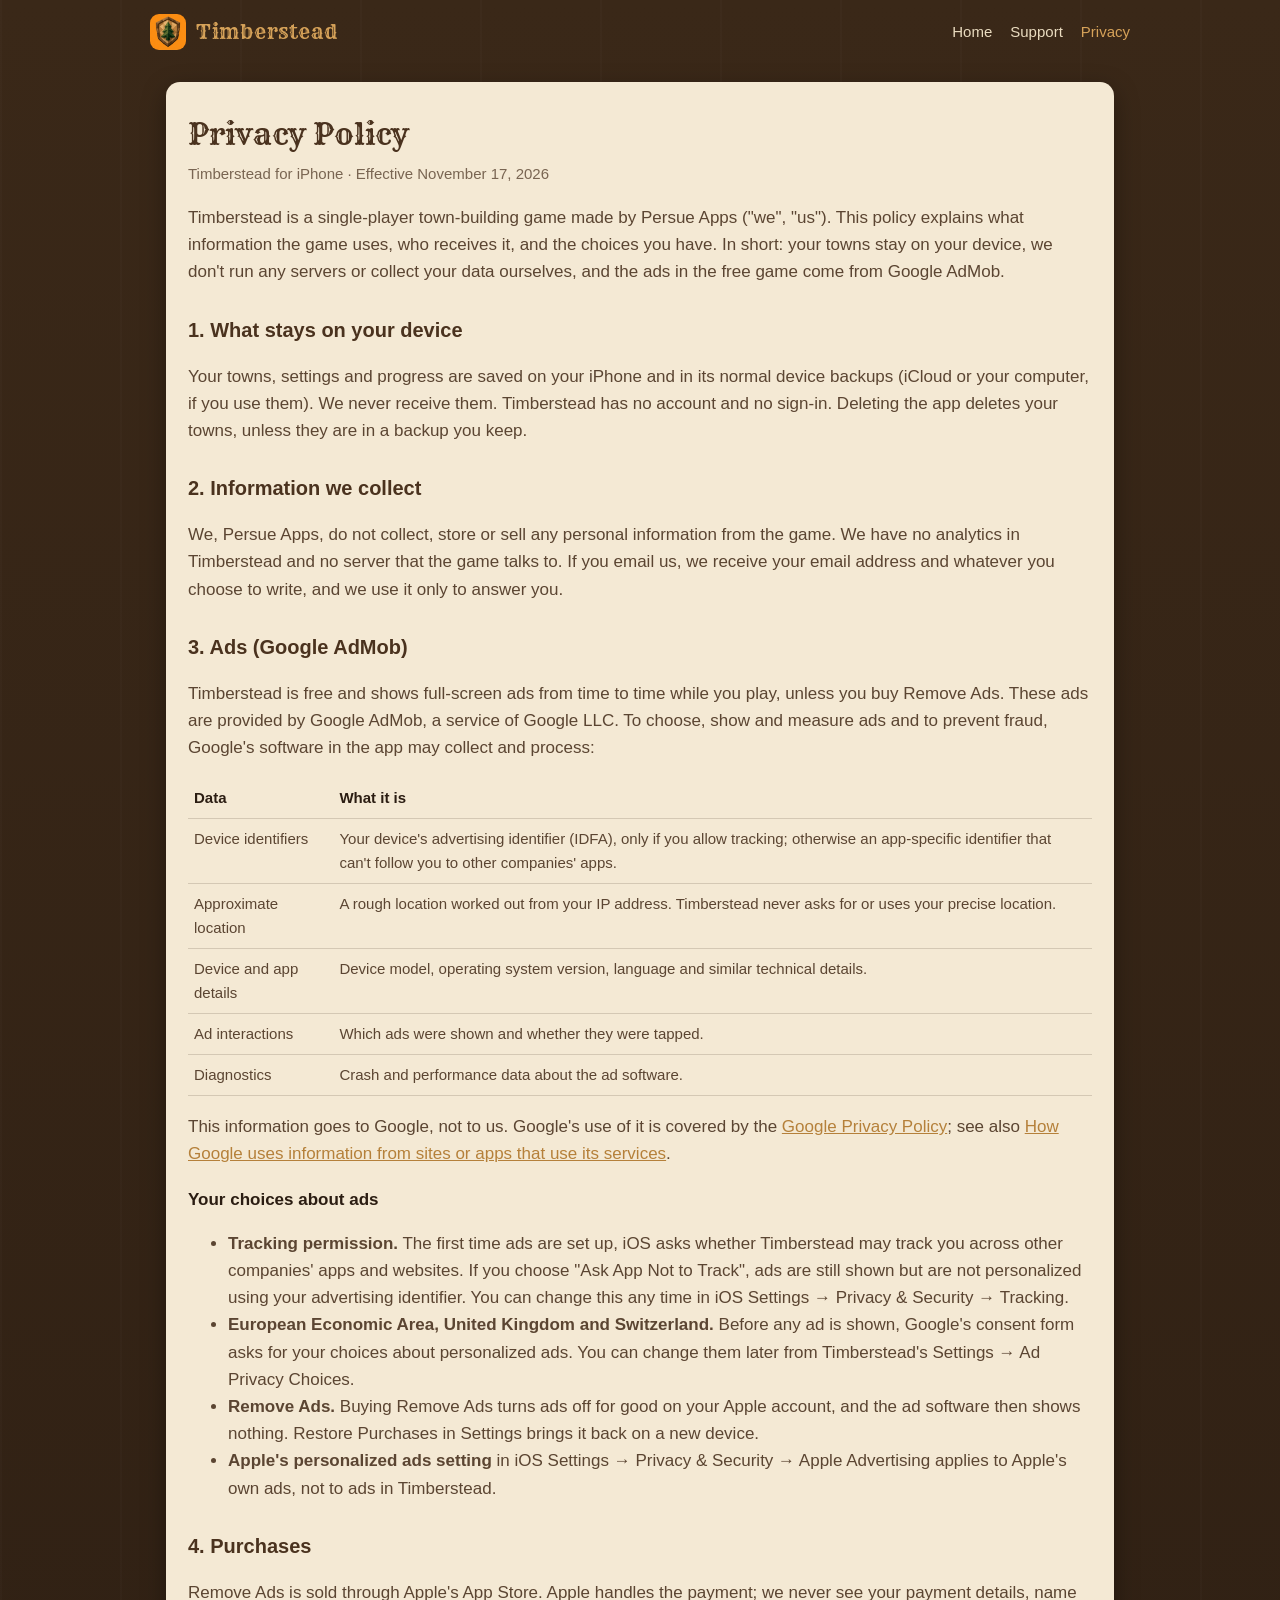
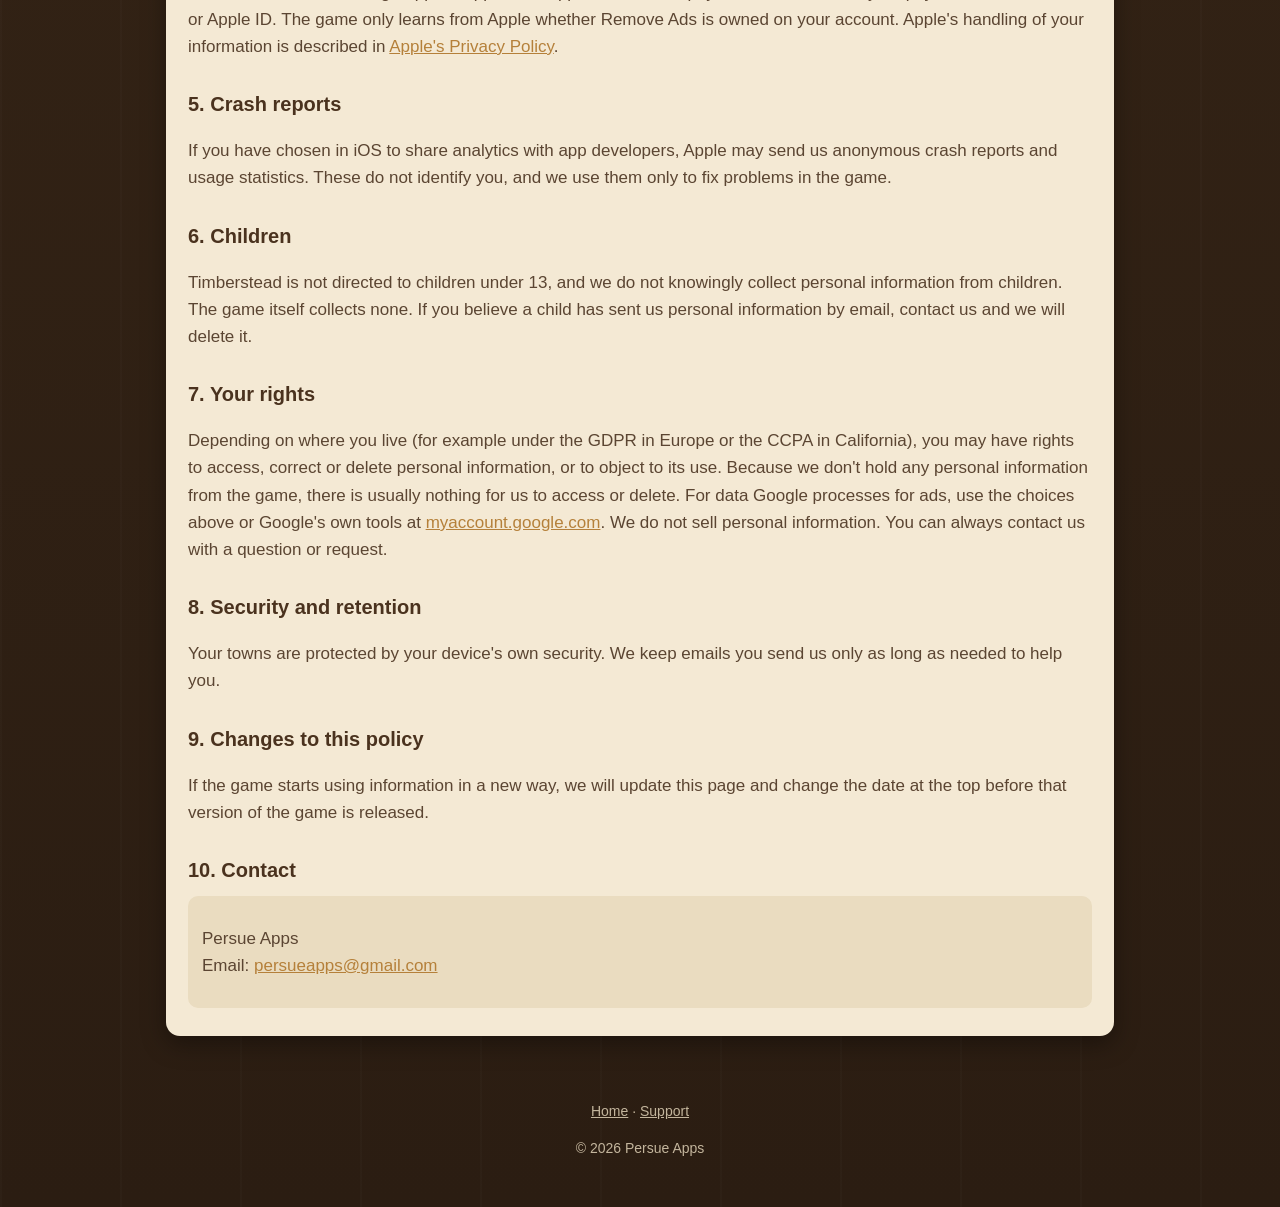
==== privacy/index.html @ 30c4eb79 "Timberstead website: home, support, privacy policy Co-Authored-By: Claude Opus 5.5 <noreply@anthropi" ====
<!doctype html>
<html lang="en">
<head>
  <meta charset="utf-8">
  <meta name="viewport" content="width=device-width, initial-scale=1">
  <title>Privacy Policy · Timberstead</title>
  <meta name="description" content="How Timberstead handles your information: towns saved on your device, ads from Google AdMob, and purchases through Apple.">
  <link rel="icon" type="image/png" href="../favicon-32.png">
  <link rel="apple-touch-icon" href="../apple-touch-icon.png">
  <link rel="preconnect" href="https://fonts.googleapis.com">
  <link rel="preconnect" href="https://fonts.gstatic.com" crossorigin>
  <link href="https://fonts.googleapis.com/css2?family=Rye&display=swap" rel="stylesheet">
  <link rel="stylesheet" href="../style.css">
</head>
<body>
  <header class="wrap top">
    <a class="brand" href="../"><img src="../img/icon-512.png" alt=""><span>Timberstead</span></a>
    <nav class="nav">
      <a href="../">Home</a>
      <a href="../support/">Support</a>
      <a href="./" aria-current="page">Privacy</a>
    </nav>
  </header>

  <main class="wrap">
    <article class="doc">
      <h1>Privacy Policy</h1>
      <p class="meta">Timberstead for iPhone · Effective November 17, 2026</p>

      <p>Timberstead is a single-player town-building game made by Persue Apps ("we", "us"). This policy explains what information the game uses, who receives it, and the choices you have. In short: your towns stay on your device, we don't run any servers or collect your data ourselves, and the ads in the free game come from Google AdMob.</p>

      <h2>1. What stays on your device</h2>
      <p>Your towns, settings and progress are saved on your iPhone and in its normal device backups (iCloud or your computer, if you use them). We never receive them. Timberstead has no account and no sign-in. Deleting the app deletes your towns, unless they are in a backup you keep.</p>

      <h2>2. Information we collect</h2>
      <p>We, Persue Apps, do not collect, store or sell any personal information from the game. We have no analytics in Timberstead and no server that the game talks to. If you email us, we receive your email address and whatever you choose to write, and we use it only to answer you.</p>

      <h2>3. Ads (Google AdMob)</h2>
      <p>Timberstead is free and shows full-screen ads from time to time while you play, unless you buy Remove Ads. These ads are provided by Google AdMob, a service of Google LLC. To choose, show and measure ads and to prevent fraud, Google's software in the app may collect and process:</p>
      <table>
        <thead><tr><th>Data</th><th>What it is</th></tr></thead>
        <tbody>
          <tr><td>Device identifiers</td><td>Your device's advertising identifier (IDFA), only if you allow tracking; otherwise an app-specific identifier that can't follow you to other companies' apps.</td></tr>
          <tr><td>Approximate location</td><td>A rough location worked out from your IP address. Timberstead never asks for or uses your precise location.</td></tr>
          <tr><td>Device and app details</td><td>Device model, operating system version, language and similar technical details.</td></tr>
          <tr><td>Ad interactions</td><td>Which ads were shown and whether they were tapped.</td></tr>
          <tr><td>Diagnostics</td><td>Crash and performance data about the ad software.</td></tr>
        </tbody>
      </table>
      <p>This information goes to Google, not to us. Google's use of it is covered by the <a href="https://policies.google.com/privacy">Google Privacy Policy</a>; see also <a href="https://policies.google.com/technologies/partner-sites">How Google uses information from sites or apps that use its services</a>.</p>

      <h3>Your choices about ads</h3>
      <ul>
        <li><strong>Tracking permission.</strong> The first time ads are set up, iOS asks whether Timberstead may track you across other companies' apps and websites. If you choose "Ask App Not to Track", ads are still shown but are not personalized using your advertising identifier. You can change this any time in iOS Settings → Privacy &amp; Security → Tracking.</li>
        <li><strong>European Economic Area, United Kingdom and Switzerland.</strong> Before any ad is shown, Google's consent form asks for your choices about personalized ads. You can change them later from Timberstead's Settings → Ad Privacy Choices.</li>
        <li><strong>Remove Ads.</strong> Buying Remove Ads turns ads off for good on your Apple account, and the ad software then shows nothing. Restore Purchases in Settings brings it back on a new device.</li>
        <li><strong>Apple's personalized ads setting</strong> in iOS Settings → Privacy &amp; Security → Apple Advertising applies to Apple's own ads, not to ads in Timberstead.</li>
      </ul>

      <h2>4. Purchases</h2>
      <p>Remove Ads is sold through Apple's App Store. Apple handles the payment; we never see your payment details, name or Apple ID. The game only learns from Apple whether Remove Ads is owned on your account. Apple's handling of your information is described in <a href="https://www.apple.com/legal/privacy/">Apple's Privacy Policy</a>.</p>

      <h2>5. Crash reports</h2>
      <p>If you have chosen in iOS to share analytics with app developers, Apple may send us anonymous crash reports and usage statistics. These do not identify you, and we use them only to fix problems in the game.</p>

      <h2>6. Children</h2>
      <p>Timberstead is not directed to children under 13, and we do not knowingly collect personal information from children. The game itself collects none. If you believe a child has sent us personal information by email, contact us and we will delete it.</p>

      <h2>7. Your rights</h2>
      <p>Depending on where you live (for example under the GDPR in Europe or the CCPA in California), you may have rights to access, correct or delete personal information, or to object to its use. Because we don't hold any personal information from the game, there is usually nothing for us to access or delete. For data Google processes for ads, use the choices above or Google's own tools at <a href="https://myaccount.google.com/data-and-privacy">myaccount.google.com</a>. We do not sell personal information. You can always contact us with a question or request.</p>

      <h2>8. Security and retention</h2>
      <p>Your towns are protected by your device's own security. We keep emails you send us only as long as needed to help you.</p>

      <h2>9. Changes to this policy</h2>
      <p>If the game starts using information in a new way, we will update this page and change the date at the top before that version of the game is released.</p>

      <h2>10. Contact</h2>
      <div class="contact">
        <p>Persue Apps<br>Email: <a href="mailto:persueapps@gmail.com">persueapps@gmail.com</a></p>
      </div>
    </article>
  </main>

  <footer class="wrap foot">
    <p><a href="../">Home</a> · <a href="../support/">Support</a></p>
    <p>© 2026 Persue Apps</p>
  </footer>
</body>
</html>
---- style.css ----
:root {
  --wood: #2b1d12;
  --wood-2: #3a2818;
  --plank: #4a321e;
  --parchment: #f4e9d4;
  --parchment-2: #eadcc0;
  --ink: #2b1d12;
  --ink-soft: #5b4532;
  --gold: #d6a259;
  --gold-deep: #b5803a;
  --pine: #2f5d34;
  --line: rgba(43, 29, 18, 0.16);
  --radius: 14px;
  --max: 980px;
}

* { box-sizing: border-box; }

html { -webkit-text-size-adjust: 100%; }

body {
  margin: 0;
  background: var(--wood);
  background-image:
    repeating-linear-gradient(90deg, rgba(255,255,255,0.015) 0 2px, transparent 2px 120px),
    linear-gradient(180deg, var(--wood-2), var(--wood));
  color: var(--parchment);
  font: 17px/1.6 -apple-system, BlinkMacSystemFont, "SF Pro Text", "Segoe UI", Roboto, sans-serif;
}

a { color: var(--gold); }
a:hover { color: #f0c27f; }

.wrap { max-width: var(--max); margin: 0 auto; padding: 0 16px; }

/* Header */
.top {
  display: flex; align-items: center; justify-content: space-between; gap: 12px;
  padding: 14px 0;
}
.brand { display: flex; align-items: center; gap: 10px; text-decoration: none; color: var(--parchment); }
.brand img { width: 36px; height: 36px; border-radius: 9px; }
.brand span { font-family: "Rye", Georgia, serif; font-size: 20px; letter-spacing: 0.5px; color: var(--gold); }
.nav { display: flex; gap: 18px; font-size: 15px; }
.nav a { color: var(--parchment-2); text-decoration: none; }
.nav a:hover, .nav a[aria-current="page"] { color: var(--gold); }

/* Hero */
.hero { text-align: center; padding: 40px 0 28px; }
.hero .icon { width: 112px; height: 112px; border-radius: 26px; box-shadow: 0 10px 30px rgba(0,0,0,0.45); }
.hero .wordmark { display: block; width: min(560px, 92%); height: auto; margin: 22px auto 8px; }
.hero h1 { position: absolute; width: 1px; height: 1px; overflow: hidden; clip: rect(0 0 0 0); }
.tagline { font-size: 21px; color: var(--parchment); margin: 6px 0 4px; }
.sub { color: var(--parchment-2); opacity: 0.85; margin: 0 auto; max-width: 560px; }
.badge {
  display: inline-block; margin-top: 22px; padding: 12px 22px; border-radius: 999px;
  background: var(--gold); color: var(--wood); font-weight: 700; text-decoration: none;
}
.badge.soon { background: transparent; color: var(--gold); border: 1.5px solid var(--gold); }

/* Screens */
.shots {
  display: grid; grid-auto-flow: column; grid-auto-columns: minmax(180px, 220px);
  gap: 14px; overflow-x: auto; padding: 18px 2px 22px; scroll-snap-type: x mandatory;
  -webkit-overflow-scrolling: touch;
}
.shots figure { margin: 0; scroll-snap-align: start; }
.shots img {
  width: 100%; height: auto; display: block; border-radius: 18px;
  border: 3px solid var(--plank); box-shadow: 0 8px 24px rgba(0,0,0,0.4);
}
.shots figcaption { font-size: 14px; color: var(--parchment-2); text-align: center; margin-top: 8px; }

/* Cards */
.features { display: grid; grid-template-columns: repeat(auto-fit, minmax(260px, 1fr)); gap: 14px; padding: 10px 0 36px; }
.card {
  background: var(--parchment); color: var(--ink); border-radius: var(--radius);
  padding: 20px 20px 18px; box-shadow: 0 6px 18px rgba(0,0,0,0.3);
}
.card h2, .card h3 { font-family: "Rye", Georgia, serif; font-weight: 400; color: var(--plank); margin: 0 0 6px; font-size: 20px; }
.card p { margin: 0; color: var(--ink-soft); }

/* Document pages */
.doc {
  background: var(--parchment); color: var(--ink); border-radius: var(--radius);
  padding: 28px 22px; margin: 18px 0 40px; box-shadow: 0 8px 24px rgba(0,0,0,0.35);
}
.doc h1 { font-family: "Rye", Georgia, serif; font-weight: 400; color: var(--plank); font-size: 30px; margin: 0 0 4px; }
.doc h2 { font-size: 20px; color: var(--plank); margin: 28px 0 6px; }
.doc h3 { font-size: 17px; margin: 18px 0 4px; }
.doc p, .doc li { color: var(--ink-soft); }
.doc a { color: var(--gold-deep); }
.doc .meta { color: var(--ink-soft); opacity: 0.8; font-size: 15px; margin: 0 0 18px; }
.doc table { width: 100%; border-collapse: collapse; margin: 10px 0; font-size: 15px; }
.doc th, .doc td { text-align: left; vertical-align: top; padding: 8px 6px; border-bottom: 1px solid var(--line); color: var(--ink-soft); }
.doc th { color: var(--ink); }
.doc .contact {
  background: var(--parchment-2); border-radius: 10px; padding: 12px 14px; margin-top: 10px;
}
details { border-bottom: 1px solid var(--line); padding: 10px 0; }
details summary { cursor: pointer; font-weight: 600; color: var(--ink); }
details p { margin: 8px 0 2px; }

/* Footer */
.foot { text-align: center; font-size: 14px; color: var(--parchment-2); opacity: 0.8; padding: 10px 0 34px; }
.foot a { color: var(--parchment-2); }

@media (max-width: 520px) {
  .nav { gap: 12px; font-size: 14px; }
  .brand span { display: none; }
  .tagline { font-size: 19px; }
  .doc { padding: 22px 16px; }
  .doc table, .doc thead, .doc tbody, .doc tr, .doc th, .doc td { display: block; }
  .doc thead { display: none; }
  .doc td { border-bottom: none; padding: 2px 0; }
  .doc tr { border-bottom: 1px solid var(--line); padding: 8px 0; }
  .doc td:first-child { font-weight: 600; color: var(--ink); }
}
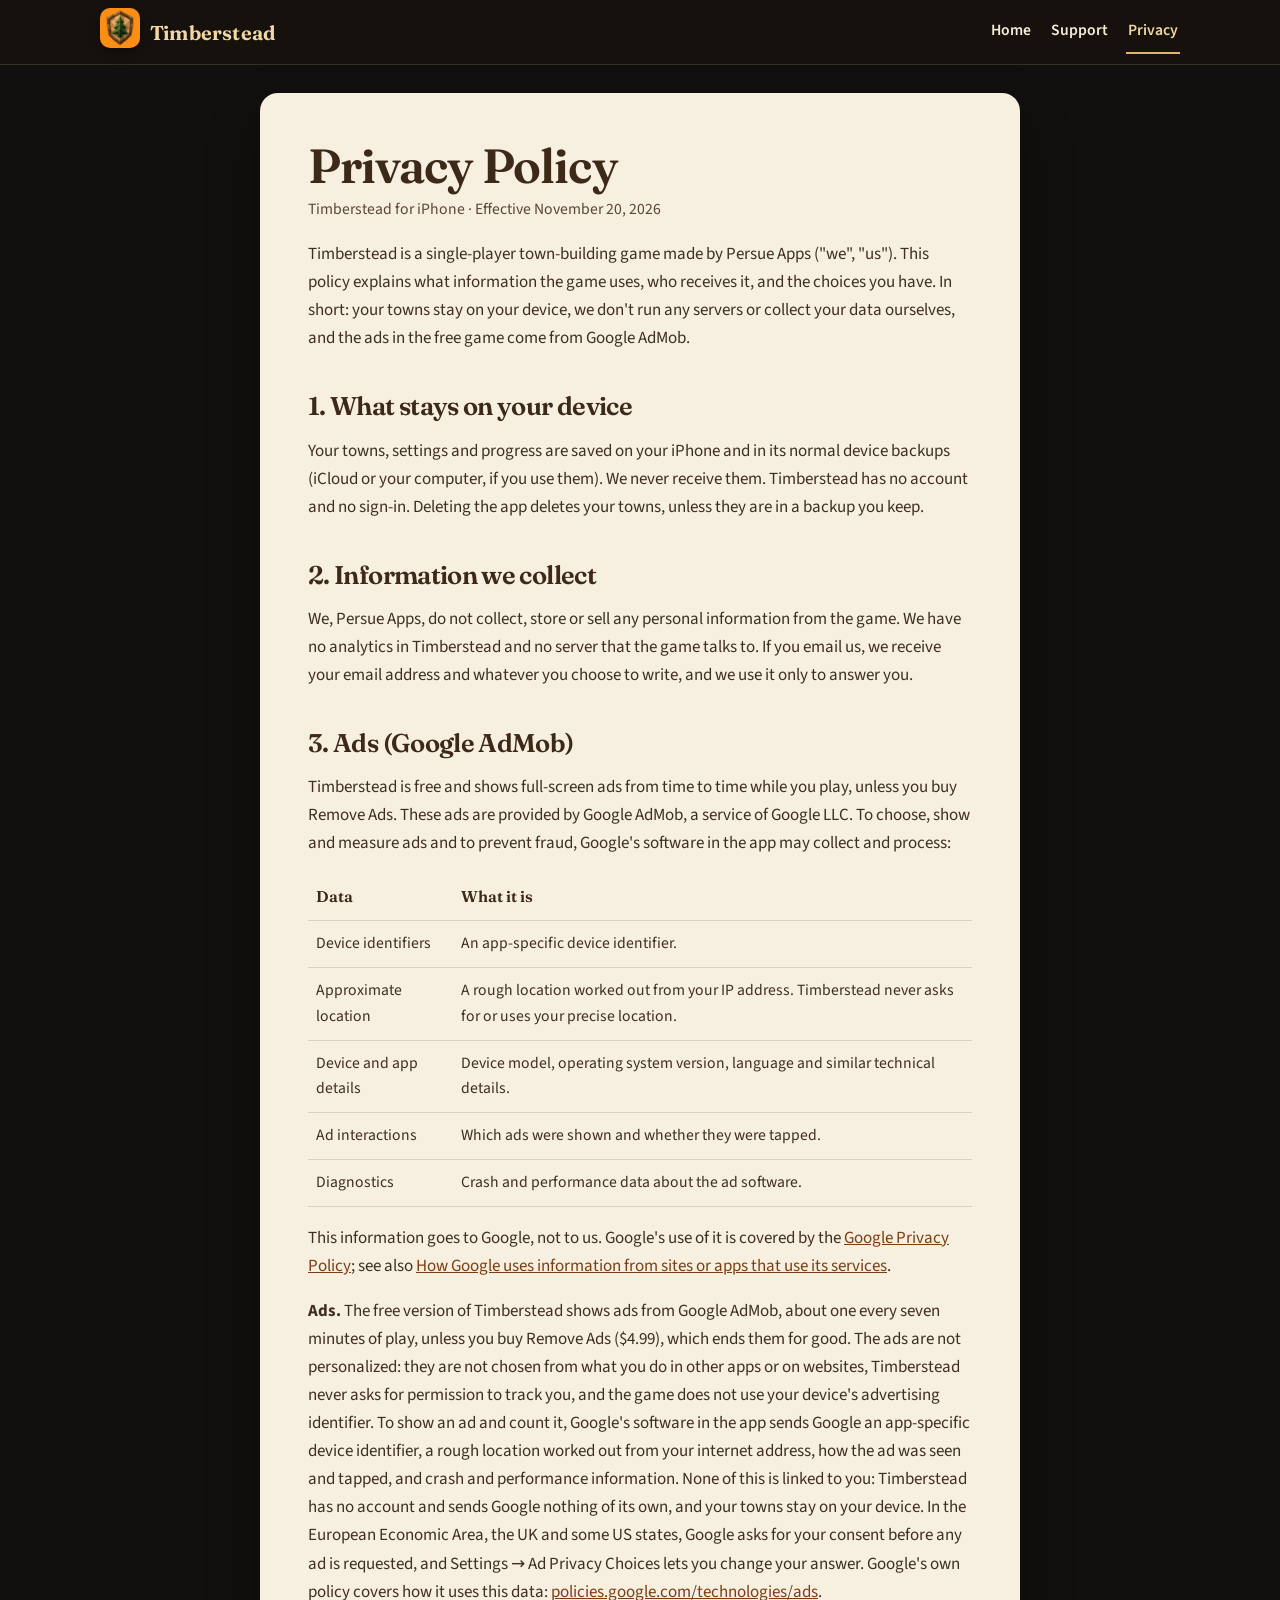
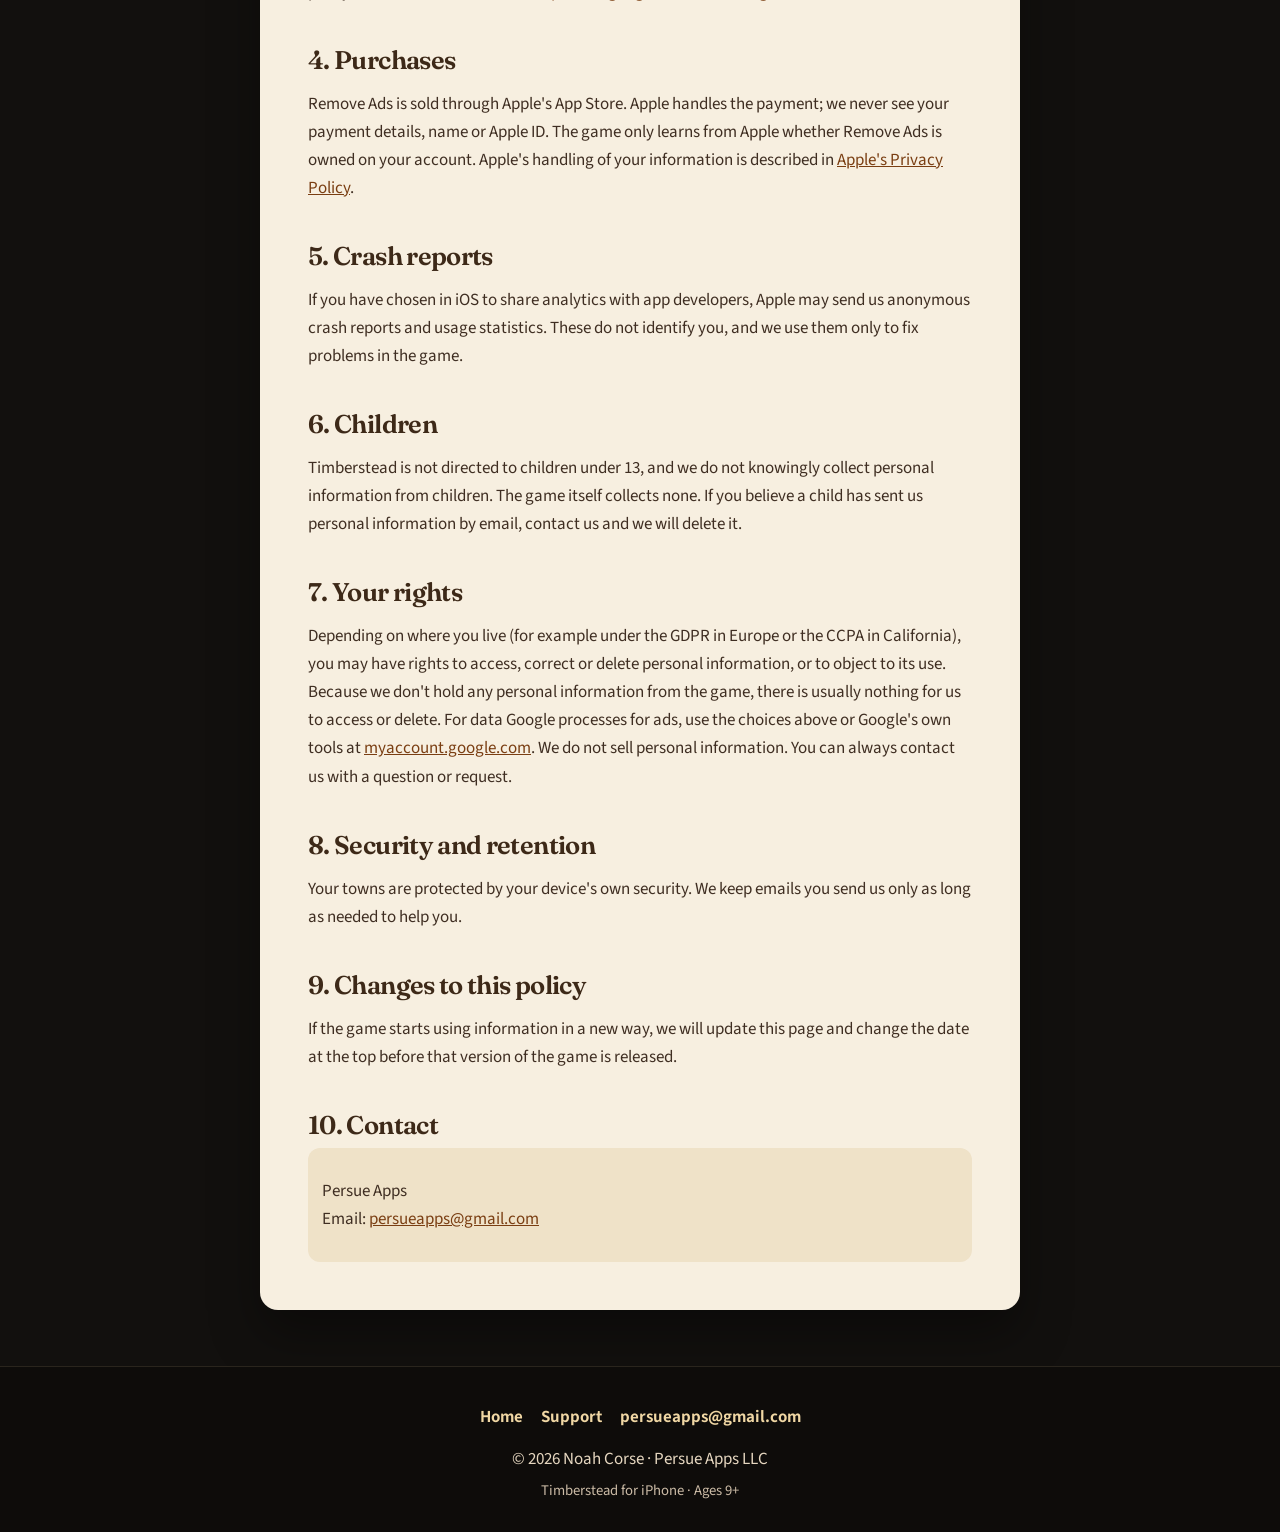
==== commit 19fe208a: "Redesign the Timberstead site and correct the ads privacy wording. A static cinematic layout for Git" ====
--- a/privacy/index.html
+++ b/privacy/index.html
@@ -4,28 +4,36 @@
   <meta charset="utf-8">
   <meta name="viewport" content="width=device-width, initial-scale=1">
   <title>Privacy Policy · Timberstead</title>
-  <meta name="description" content="How Timberstead handles your information: towns saved on your device, ads from Google AdMob, and purchases through Apple.">
+  <meta name="description" content="How Timberstead handles your information: towns saved on your device, non-personalized ads from Google AdMob, and purchases through Apple.">
+  <link rel="canonical" href="https://ncorse-create.github.io/timberstead-site/privacy/">
   <link rel="icon" type="image/png" href="../favicon-32.png">
   <link rel="apple-touch-icon" href="../apple-touch-icon.png">
-  <link rel="preconnect" href="https://fonts.googleapis.com">
-  <link rel="preconnect" href="https://fonts.gstatic.com" crossorigin>
-  <link href="https://fonts.googleapis.com/css2?family=Rye&display=swap" rel="stylesheet">
   <link rel="stylesheet" href="../style.css">
+  <script>document.documentElement.classList.add("js");</script>
 </head>
 <body>
-  <header class="wrap top">
-    <a class="brand" href="../"><img src="../img/icon-512.png" alt=""><span>Timberstead</span></a>
-    <nav class="nav">
-      <a href="../">Home</a>
-      <a href="../support/">Support</a>
-      <a href="./" aria-current="page">Privacy</a>
-    </nav>
+  <a class="skip" href="#main">Skip to content</a>
+  <header class="top">
+    <div class="wrap top-inner">
+      <a class="brand" href="../">
+        <picture>
+          <source srcset="../img/icon-192.webp" type="image/webp">
+          <img src="../img/icon-192.png" alt="" width="192" height="192">
+        </picture>
+        <span>Timberstead</span>
+      </a>
+      <nav class="nav" aria-label="Primary">
+        <a href="../">Home</a>
+        <a href="../support/">Support</a>
+        <a href="./" aria-current="page">Privacy</a>
+      </nav>
+    </div>
   </header>
 
-  <main class="wrap">
+  <main id="main" class="wrap" tabindex="-1">
     <article class="doc">
       <h1>Privacy Policy</h1>
-      <p class="meta">Timberstead for iPhone · Effective November 17, 2026</p>
+      <p class="meta">Timberstead for iPhone · Effective November 20, 2026</p>
 
       <p>Timberstead is a single-player town-building game made by Persue Apps ("we", "us"). This policy explains what information the game uses, who receives it, and the choices you have. In short: your towns stay on your device, we don't run any servers or collect your data ourselves, and the ads in the free game come from Google AdMob.</p>
 
@@ -40,7 +48,7 @@
       <table>
         <thead><tr><th>Data</th><th>What it is</th></tr></thead>
         <tbody>
-          <tr><td>Device identifiers</td><td>Your device's advertising identifier (IDFA), only if you allow tracking; otherwise an app-specific identifier that can't follow you to other companies' apps.</td></tr>
+          <tr><td>Device identifiers</td><td>An app-specific device identifier.</td></tr>
           <tr><td>Approximate location</td><td>A rough location worked out from your IP address. Timberstead never asks for or uses your precise location.</td></tr>
           <tr><td>Device and app details</td><td>Device model, operating system version, language and similar technical details.</td></tr>
           <tr><td>Ad interactions</td><td>Which ads were shown and whether they were tapped.</td></tr>
@@ -49,13 +57,7 @@
       </table>
       <p>This information goes to Google, not to us. Google's use of it is covered by the <a href="https://policies.google.com/privacy">Google Privacy Policy</a>; see also <a href="https://policies.google.com/technologies/partner-sites">How Google uses information from sites or apps that use its services</a>.</p>
 
-      <h3>Your choices about ads</h3>
-      <ul>
-        <li><strong>Tracking permission.</strong> The first time ads are set up, iOS asks whether Timberstead may track you across other companies' apps and websites. If you choose "Ask App Not to Track", ads are still shown but are not personalized using your advertising identifier. You can change this any time in iOS Settings → Privacy &amp; Security → Tracking.</li>
-        <li><strong>European Economic Area, United Kingdom and Switzerland.</strong> Before any ad is shown, Google's consent form asks for your choices about personalized ads. You can change them later from Timberstead's Settings → Ad Privacy Choices.</li>
-        <li><strong>Remove Ads.</strong> Buying Remove Ads turns ads off for good on your Apple account, and the ad software then shows nothing. Restore Purchases in Settings brings it back on a new device.</li>
-        <li><strong>Apple's personalized ads setting</strong> in iOS Settings → Privacy &amp; Security → Apple Advertising applies to Apple's own ads, not to ads in Timberstead.</li>
-      </ul>
+      <p><strong>Ads.</strong> The free version of Timberstead shows ads from Google AdMob, about one every seven minutes of play, unless you buy Remove Ads ($4.99), which ends them for good. The ads are not personalized: they are not chosen from what you do in other apps or on websites, Timberstead never asks for permission to track you, and the game does not use your device's advertising identifier. To show an ad and count it, Google's software in the app sends Google an app-specific device identifier, a rough location worked out from your internet address, how the ad was seen and tapped, and crash and performance information. None of this is linked to you: Timberstead has no account and sends Google nothing of its own, and your towns stay on your device. In the European Economic Area, the UK and some US states, Google asks for your consent before any ad is requested, and Settings → Ad Privacy Choices lets you change your answer. Google's own policy covers how it uses this data: <a href="https://policies.google.com/technologies/ads">policies.google.com/technologies/ads</a>.</p>
 
       <h2>4. Purchases</h2>
       <p>Remove Ads is sold through Apple's App Store. Apple handles the payment; we never see your payment details, name or Apple ID. The game only learns from Apple whether Remove Ads is owned on your account. Apple's handling of your information is described in <a href="https://www.apple.com/legal/privacy/">Apple's Privacy Policy</a>.</p>
@@ -82,9 +84,16 @@
     </article>
   </main>
 
-  <footer class="wrap foot">
-    <p><a href="../">Home</a> · <a href="../support/">Support</a></p>
-    <p>© 2026 Persue Apps</p>
+  <footer class="foot">
+    <div class="wrap">
+      <nav aria-label="Footer">
+        <a href="../">Home</a>
+        <a href="../support/">Support</a>
+        <a href="mailto:persueapps@gmail.com">persueapps@gmail.com</a>
+      </nav>
+      <p>© 2026 Noah Corse · Persue Apps LLC</p>
+      <p class="foot-note">Timberstead for iPhone · Ages 9+</p>
+    </div>
   </footer>
 </body>
 </html>
--- a/style.css
+++ b/style.css
@@ -1,118 +1,961 @@
+@font-face {
+  font-family: "Fraunces";
+  src: url("fonts/fraunces.woff2") format("woff2");
+  font-weight: 100 900;
+  font-style: normal;
+  font-display: swap;
+}
+
+@font-face {
+  font-family: "Source Sans 3";
+  src: url("fonts/source-sans-3.woff2") format("woff2");
+  font-weight: 200 900;
+  font-style: normal;
+  font-display: swap;
+}
+
 :root {
-  --wood: #2b1d12;
-  --wood-2: #3a2818;
-  --plank: #4a321e;
-  --parchment: #f4e9d4;
-  --parchment-2: #eadcc0;
-  --ink: #2b1d12;
-  --ink-soft: #5b4532;
-  --gold: #d6a259;
-  --gold-deep: #b5803a;
-  --pine: #2f5d34;
-  --line: rgba(43, 29, 18, 0.16);
-  --radius: 14px;
-  --max: 980px;
+  --ink: #2a1c12;
+  --ink-soft: #4a3426;
+  --night: #12100e;
+  --night-2: #1a120d;
+  --forest: #142018;
+  --forest-2: #1c2c22;
+  --paper: #f3e6cc;
+  --paper-2: #f7efe0;
+  --gold: #f0d7a4;
+  --gold-deep: #e0b56a;
+  --ember: #e36a32;
+  --line: rgba(42, 28, 18, 0.14);
+  --display: "Fraunces", "Iowan Old Style", Palatino, Georgia, serif;
+  --sans: "Source Sans 3", "Segoe UI", system-ui, sans-serif;
+  --header: 64px;
+  --wrap: 1080px;
+  --shadow: 0 24px 50px rgba(0, 0, 0, 0.35);
 }
 
 * { box-sizing: border-box; }
-
-html { -webkit-text-size-adjust: 100%; }
+html { -webkit-text-size-adjust: 100%; text-size-adjust: 100%; }
+html:focus-within { scroll-behavior: smooth; }
 
 body {
   margin: 0;
-  background: var(--wood);
-  background-image:
-    repeating-linear-gradient(90deg, rgba(255,255,255,0.015) 0 2px, transparent 2px 120px),
-    linear-gradient(180deg, var(--wood-2), var(--wood));
-  color: var(--parchment);
-  font: 17px/1.6 -apple-system, BlinkMacSystemFont, "SF Pro Text", "Segoe UI", Roboto, sans-serif;
-}
-
-a { color: var(--gold); }
-a:hover { color: #f0c27f; }
-
-.wrap { max-width: var(--max); margin: 0 auto; padding: 0 16px; }
+  background:
+    radial-gradient(1200px 600px at 50% -10%, rgba(90, 58, 28, 0.35), transparent 60%),
+    var(--night);
+  color: #f6edd9;
+  font-family: var(--sans);
+  font-size: 1.0625rem;
+  line-height: 1.65;
+  font-synthesis: none;
+}
+
+img { max-width: 100%; height: auto; }
+[hidden] { display: none !important; }
+button, a { -webkit-tap-highlight-color: transparent; }
+::selection { background: #e7b15a; color: #1a120d; }
+
+:focus-visible {
+  outline: 3px solid #e7b15a;
+  outline-offset: 3px;
+}
+
+@media (prefers-reduced-motion: reduce) {
+  html:focus-within { scroll-behavior: auto; }
+}
+
+.skip {
+  position: absolute;
+  left: 12px;
+  top: -48px;
+  z-index: 80;
+  background: var(--gold);
+  color: var(--ink);
+  padding: 10px 14px;
+  border-radius: 8px;
+  font-weight: 700;
+  text-decoration: none;
+}
+.skip:focus { top: 12px; }
+
+.sr-only {
+  position: absolute;
+  width: 1px;
+  height: 1px;
+  padding: 0;
+  margin: -1px;
+  overflow: hidden;
+  clip: rect(0, 0, 0, 0);
+  white-space: nowrap;
+  border: 0;
+}
+
+.wrap {
+  width: min(var(--wrap), calc(100% - 32px));
+  margin-inline: auto;
+}
+[id] { scroll-margin-top: 80px; }
+
+.progress {
+  position: fixed;
+  inset: 0 auto auto 0;
+  z-index: 70;
+  width: 100%;
+  height: 3px;
+  background: linear-gradient(90deg, #c47a32, var(--gold));
+  transform: scaleX(0);
+  transform-origin: 0 50%;
+  pointer-events: none;
+}
+@supports (animation-timeline: scroll()) {
+  @media (prefers-reduced-motion: no-preference) {
+    .progress {
+      animation: grow linear;
+      animation-timeline: scroll(root);
+    }
+  }
+}
+@keyframes grow { to { transform: scaleX(1); } }
 
 /* Header */
 .top {
-  display: flex; align-items: center; justify-content: space-between; gap: 12px;
-  padding: 14px 0;
-}
-.brand { display: flex; align-items: center; gap: 10px; text-decoration: none; color: var(--parchment); }
-.brand img { width: 36px; height: 36px; border-radius: 9px; }
-.brand span { font-family: "Rye", Georgia, serif; font-size: 20px; letter-spacing: 0.5px; color: var(--gold); }
-.nav { display: flex; gap: 18px; font-size: 15px; }
-.nav a { color: var(--parchment-2); text-decoration: none; }
-.nav a:hover, .nav a[aria-current="page"] { color: var(--gold); }
+  position: sticky;
+  top: 0;
+  z-index: 40;
+  background: #16110d;
+  border-bottom: 1px solid rgba(240, 215, 164, 0.14);
+}
+.top.is-stuck { box-shadow: 0 10px 30px rgba(0, 0, 0, 0.35); }
+.top-inner {
+  display: flex;
+  align-items: center;
+  justify-content: space-between;
+  min-height: var(--header);
+  gap: 12px;
+}
+.brand {
+  display: flex;
+  align-items: center;
+  gap: 10px;
+  color: var(--gold);
+  text-decoration: none;
+  font-family: var(--display);
+  font-weight: 650;
+  font-size: 1.25rem;
+  letter-spacing: 0.01em;
+}
+.brand img {
+  width: 40px;
+  height: 40px;
+  border-radius: 10px;
+  box-shadow: 0 4px 12px rgba(0, 0, 0, 0.35);
+}
+.nav { display: flex; gap: 16px; align-items: center; }
+.nav a {
+  color: #f6edd9;
+  text-decoration: none;
+  font-weight: 600;
+  font-size: 0.98rem;
+  padding: 8px 2px;
+  border-bottom: 2px solid transparent;
+}
+.nav a:hover { color: var(--gold); }
+.nav a[aria-current="page"] {
+  color: var(--gold);
+  border-bottom-color: var(--gold-deep);
+}
 
 /* Hero */
-.hero { text-align: center; padding: 40px 0 28px; }
-.hero .icon { width: 112px; height: 112px; border-radius: 26px; box-shadow: 0 10px 30px rgba(0,0,0,0.45); }
-.hero .wordmark { display: block; width: min(560px, 92%); height: auto; margin: 22px auto 8px; }
-.hero h1 { position: absolute; width: 1px; height: 1px; overflow: hidden; clip: rect(0 0 0 0); }
-.tagline { font-size: 21px; color: var(--parchment); margin: 6px 0 4px; }
-.sub { color: var(--parchment-2); opacity: 0.85; margin: 0 auto; max-width: 560px; }
-.badge {
-  display: inline-block; margin-top: 22px; padding: 12px 22px; border-radius: 999px;
-  background: var(--gold); color: var(--wood); font-weight: 700; text-decoration: none;
-}
-.badge.soon { background: transparent; color: var(--gold); border: 1.5px solid var(--gold); }
-
-/* Screens */
-.shots {
-  display: grid; grid-auto-flow: column; grid-auto-columns: minmax(180px, 220px);
-  gap: 14px; overflow-x: auto; padding: 18px 2px 22px; scroll-snap-type: x mandatory;
-  -webkit-overflow-scrolling: touch;
-}
-.shots figure { margin: 0; scroll-snap-align: start; }
-.shots img {
-  width: 100%; height: auto; display: block; border-radius: 18px;
-  border: 3px solid var(--plank); box-shadow: 0 8px 24px rgba(0,0,0,0.4);
-}
-.shots figcaption { font-size: 14px; color: var(--parchment-2); text-align: center; margin-top: 8px; }
-
-/* Cards */
-.features { display: grid; grid-template-columns: repeat(auto-fit, minmax(260px, 1fr)); gap: 14px; padding: 10px 0 36px; }
-.card {
-  background: var(--parchment); color: var(--ink); border-radius: var(--radius);
-  padding: 20px 20px 18px; box-shadow: 0 6px 18px rgba(0,0,0,0.3);
-}
-.card h2, .card h3 { font-family: "Rye", Georgia, serif; font-weight: 400; color: var(--plank); margin: 0 0 6px; font-size: 20px; }
-.card p { margin: 0; color: var(--ink-soft); }
-
-/* Document pages */
+.hero {
+  position: relative;
+  min-height: calc(100svh - var(--header));
+  display: flex;
+  flex-direction: column;
+  overflow: hidden;
+  background:
+    radial-gradient(80% 50% at 50% 18%, rgba(92, 62, 28, 0.45), transparent 70%),
+    radial-gradient(40% 40% at 0% 80%, rgba(24, 58, 36, 0.7), transparent 70%),
+    radial-gradient(40% 40% at 100% 75%, rgba(24, 58, 36, 0.65), transparent 70%),
+    linear-gradient(180deg, #24180f 0%, #152018 58%, #10140f 100%);
+}
+.hero-scene {
+  position: relative;
+  flex: 1;
+  min-height: 300px;
+  display: grid;
+  place-items: center;
+  padding: 18px 0 8px;
+}
+.layer { position: absolute; inset: 0; pointer-events: none; }
+.pines-far { z-index: 1; opacity: 0.9; }
+.pines-front { z-index: 3; }
+.pines svg { width: 100%; height: 100%; display: block; }
+.sway { width: 100%; height: 100%; transform-origin: 50% 100%; }
+.frame-wrap {
+  position: relative;
+  z-index: 2;
+  width: min(420px, 86vw, 46vh);
+}
+.frame-wrap::after {
+  content: "";
+  position: absolute;
+  left: 12%;
+  right: 12%;
+  bottom: -16px;
+  height: 28px;
+  background: radial-gradient(ellipse at center, rgba(0, 0, 0, 0.45), transparent 70%);
+  pointer-events: none;
+}
+.frame {
+  padding: 11px;
+  border-radius: 10px;
+  background:
+    linear-gradient(90deg, rgba(255, 255, 255, 0.14), transparent 14%, transparent 86%, rgba(0, 0, 0, 0.28)),
+    repeating-linear-gradient(90deg, #6d462b 0 3px, #5a3820 3px 8px, #7c5334 8px 12px, #4e3018 12px 16px);
+  box-shadow:
+    0 30px 60px rgba(0, 0, 0, 0.45),
+    inset 0 0 0 1px rgba(243, 215, 161, 0.35);
+}
+.plates {
+  position: relative;
+  aspect-ratio: 1206 / 1100;
+  overflow: hidden;
+  border-radius: 3px;
+  background: #6d9448;
+  box-shadow: inset 0 0 0 1px rgba(240, 210, 150, 0.4);
+}
+.plate { position: absolute; inset: 0; margin: 0; }
+.plate img {
+  width: 100%;
+  height: 100%;
+  object-fit: cover;
+  display: block;
+}
+.plate-winter { opacity: 0; }
+.glow {
+  position: absolute;
+  left: 67%;
+  top: 63%;
+  width: 30%;
+  height: 26%;
+  transform: translate(-50%, -50%);
+  background: radial-gradient(circle, rgba(255, 176, 70, 0.55), rgba(255, 110, 40, 0.12) 42%, transparent 70%);
+  mix-blend-mode: screen;
+  pointer-events: none;
+  z-index: 2;
+}
+#motes {
+  position: absolute;
+  inset: 0;
+  width: 100%;
+  height: 100%;
+  z-index: 3;
+  pointer-events: none;
+}
+.hero-copy {
+  position: relative;
+  z-index: 4;
+  text-align: center;
+  padding: 8px 0 28px;
+}
+.eyebrow {
+  margin: 0;
+  letter-spacing: 0.18em;
+  text-transform: uppercase;
+  font-size: 0.78rem;
+  font-weight: 700;
+  color: var(--gold);
+}
+.wordmark {
+  width: min(560px, 86vw);
+  height: auto;
+  margin: 8px auto 0;
+  display: block;
+  filter: drop-shadow(0 8px 18px rgba(0, 0, 0, 0.35));
+}
+.hero h1 {
+  margin: 12px 0 0;
+  font-family: var(--display);
+  font-weight: 620;
+  font-size: clamp(2.7rem, 7.4vw, 5.6rem);
+  line-height: 0.92;
+  letter-spacing: -0.03em;
+  color: #f8ecd8;
+}
+.subhead {
+  margin: 8px 0 0;
+  font-family: var(--display);
+  font-weight: 560;
+  font-size: clamp(1.45rem, 3vw, 2.15rem);
+  color: var(--gold);
+  line-height: 1.15;
+}
+.deck {
+  margin: 14px auto 0;
+  max-width: 38rem;
+  color: #eadcc4;
+  font-size: 1.08rem;
+}
+.cta-row {
+  margin-top: 22px;
+  display: flex;
+  flex-wrap: wrap;
+  gap: 12px;
+  justify-content: center;
+  align-items: center;
+}
+.store-badge {
+  display: inline-flex;
+  flex-direction: column;
+  align-items: flex-start;
+  text-align: left;
+  text-decoration: none;
+  min-width: 230px;
+  padding: 11px 20px 12px;
+  border-radius: 14px;
+  background: linear-gradient(180deg, #f6e2bc, #e0b56a);
+  color: #2a1c12;
+  box-shadow: 0 10px 24px rgba(0, 0, 0, 0.28), inset 0 1px 0 rgba(255, 255, 255, 0.65);
+}
+p.store-badge { margin: 0; cursor: default; }
+.store-kicker {
+  font-size: 0.72rem;
+  font-weight: 700;
+  letter-spacing: 0.12em;
+  text-transform: uppercase;
+}
+.store-name {
+  font-family: var(--display);
+  font-weight: 650;
+  font-size: 1.45rem;
+  line-height: 1.05;
+}
+.age {
+  margin: 0;
+  display: inline-flex;
+  align-items: center;
+  min-height: 44px;
+  padding: 0 14px;
+  border-radius: 999px;
+  border: 1px solid rgba(240, 215, 164, 0.45);
+  color: var(--gold);
+  letter-spacing: 0.08em;
+  font-size: 0.85rem;
+  font-weight: 700;
+}
+.scrollcue {
+  display: inline-flex;
+  align-items: center;
+  gap: 8px;
+  margin-top: 18px;
+  color: #eadcc4;
+  text-decoration: none;
+  font-size: 0.92rem;
+  font-weight: 600;
+}
+.scrollcue svg { display: block; }
+
+/* Ribbon */
+.ribbon {
+  overflow: hidden;
+  background: #3a2616;
+  color: #f6e7c8;
+  border-block: 1px solid rgba(240, 215, 164, 0.22);
+}
+.ribbon-track {
+  display: flex;
+  width: max-content;
+}
+.ribbon p {
+  margin: 0;
+  padding: 12px 0;
+  font-family: var(--display);
+  font-size: 1.05rem;
+  letter-spacing: 0.04em;
+  white-space: nowrap;
+}
+
+/* Gallery */
+.gallery-sec {
+  background:
+    linear-gradient(180deg, rgba(0, 0, 0, 0.18), transparent 48px),
+    #24180f;
+  padding: 64px 0 36px;
+  overflow: hidden;
+}
+.center { text-align: center; }
+.kicker {
+  display: flex;
+  align-items: center;
+  gap: 10px;
+  margin: 0 0 8px;
+  font-size: 0.76rem;
+  font-weight: 700;
+  letter-spacing: 0.16em;
+  text-transform: uppercase;
+  color: #7a3e12;
+}
+.kicker::before {
+  content: "";
+  width: 18px;
+  height: 1px;
+  background: currentColor;
+}
+.center .kicker { justify-content: center; }
+.center .kicker::after {
+  content: "";
+  width: 18px;
+  height: 1px;
+  background: currentColor;
+}
+.chapter-night .kicker,
+.gallery-sec .kicker,
+.play .kicker,
+.close .kicker,
+.hero .eyebrow { color: var(--gold); }
+h2 {
+  margin: 0;
+  font-family: var(--display);
+  font-weight: 620;
+  font-size: clamp(2rem, 4.6vw, 3.5rem);
+  line-height: 1.02;
+  letter-spacing: -0.025em;
+}
+.lede {
+  margin: 12px 0 0;
+  max-width: 40rem;
+  color: var(--ink-soft);
+  font-size: 1.08rem;
+}
+.center .lede { margin-inline: auto; }
+.chapter-night .lede,
+.gallery-sec .lede,
+.play .lede,
+.close .lede { color: #eadcc4; }
+
+.gal-track {
+  display: flex;
+  gap: 22px;
+  width: 100%;
+  margin-top: 4px;
+  padding: 12px max(16px, calc((100% - min(74vw, 300px)) / 2)) 20px;
+  overflow-x: auto;
+  scroll-snap-type: x mandatory;
+  scrollbar-width: none;
+  overscroll-behavior-x: contain;
+}
+.gal-track:focus-visible { outline-offset: -4px; }
+.gal-track::-webkit-scrollbar { display: none; }
+.slide {
+  flex: 0 0 auto;
+  width: min(74vw, 300px);
+  scroll-snap-align: center;
+  margin: 0;
+}
+.phone {
+  background: #1a120c;
+  border-radius: 28px;
+  padding: 8px;
+  box-shadow:
+    0 0 0 1px #6b5344,
+    0 22px 40px rgba(0, 0, 0, 0.38),
+    inset 0 0 0 1px rgba(255, 220, 170, 0.18);
+}
+.phone img {
+  display: block;
+  width: 100%;
+  height: auto;
+  border-radius: 20px;
+  background: #2a2118;
+}
+.gal-bar {
+  display: flex;
+  align-items: center;
+  justify-content: center;
+  gap: 12px;
+  padding: 18px 16px 4px;
+}
+.gal-btn {
+  width: 44px;
+  height: 44px;
+  border-radius: 50%;
+  border: 1px solid rgba(240, 215, 164, 0.4);
+  background: #3a2616;
+  color: var(--gold);
+  cursor: pointer;
+  display: grid;
+  place-items: center;
+}
+.gal-btn:disabled { opacity: 0.35; cursor: default; }
+.gal-btn svg { display: block; }
+.gal-dots {
+  display: flex;
+  flex-wrap: nowrap;
+  gap: 2px;
+  justify-content: center;
+}
+.gal-dot {
+  width: 32px;
+  height: 44px;
+  border: 0;
+  background: transparent;
+  cursor: pointer;
+  position: relative;
+}
+.gal-dot::before {
+  content: "";
+  position: absolute;
+  left: 50%;
+  top: 50%;
+  width: 8px;
+  height: 8px;
+  border-radius: 99px;
+  background: rgba(240, 215, 164, 0.4);
+  transform: translate(-50%, -50%);
+}
+.gal-dot[aria-current="true"]::before {
+  width: 22px;
+  background: var(--gold);
+}
+.gal-count {
+  margin: 0;
+  min-width: 3.2rem;
+  text-align: center;
+  color: var(--gold);
+  font-variant-numeric: tabular-nums;
+  font-weight: 700;
+}
+
+/* Chapters */
+.chapter { padding: 72px 0; }
+.chapter-paper {
+  background:
+    radial-gradient(rgba(90, 60, 30, 0.05) 0.7px, transparent 0.7px),
+    linear-gradient(180deg, #f7efe0, var(--paper));
+  background-size: 4px 4px, 100% 100%;
+  color: var(--ink);
+}
+.chapter-night {
+  background:
+    radial-gradient(600px 240px at 80% 0%, rgba(227, 106, 50, 0.08), transparent 70%),
+    var(--forest);
+  color: #f6edd9;
+}
+.chapter-grid { display: grid; gap: 28px; align-items: center; }
+.chapter h2 { color: inherit; }
+.chapter-copy p:last-child { margin-bottom: 0; }
+.chapter-art .phone { max-width: 300px; margin-inline: auto; }
+
+.illu {
+  margin: 0;
+  background: #102016;
+  border-radius: 18px;
+  overflow: hidden;
+  box-shadow: var(--shadow);
+  border: 1px solid rgba(240, 215, 164, 0.2);
+}
+.illu svg { display: block; width: 100%; height: auto; }
+.illu figcaption {
+  margin: 0;
+  padding: 12px 16px 14px;
+  color: #eadcc4;
+  font-size: 0.95rem;
+}
+
+/* Seasons */
+.season-explorer { margin-top: 28px; }
+.season-tabs {
+  display: grid;
+  grid-template-columns: repeat(4, 1fr);
+  gap: 4px;
+  max-width: 560px;
+  margin: 0 auto 16px;
+  padding: 5px;
+  border-radius: 999px;
+  background: #2a1c12;
+}
+.season-tabs button {
+  appearance: none;
+  border: 0;
+  background: transparent;
+  color: #f6e7c8;
+  font: inherit;
+  font-weight: 700;
+  font-size: 0.95rem;
+  min-height: 44px;
+  border-radius: 999px;
+  cursor: pointer;
+  padding: 8px 4px;
+}
+.season-tabs button[aria-selected="true"] {
+  background: var(--gold);
+  color: #2a1c12;
+}
+.season-stage {
+  position: relative;
+  border-radius: 16px;
+  overflow: hidden;
+  background: #1d3a24;
+  box-shadow: var(--shadow);
+}
+.season-stage figure { margin: 0; }
+.season-stage img { display: block; width: 100%; height: auto; }
+.snow { position: absolute; inset: 0; pointer-events: none; overflow: hidden; }
+.snow i {
+  position: absolute;
+  top: -8px;
+  width: 6px;
+  height: 6px;
+  border-radius: 50%;
+  background: white;
+  opacity: 0.85;
+}
+
+/* Play + close */
+.play {
+  background: #1a140f;
+  padding: 72px 0;
+}
+.modes {
+  list-style: none;
+  margin: 28px 0 0;
+  padding: 0;
+  display: grid;
+  grid-template-columns: 1fr 1fr;
+  gap: 12px;
+}
+.modes li {
+  background: var(--paper);
+  color: var(--ink);
+  border-radius: 16px;
+  padding: 26px 14px;
+  text-align: center;
+  box-shadow: 0 10px 24px rgba(0, 0, 0, 0.22);
+}
+.modes strong {
+  display: block;
+  font-family: var(--display);
+  font-weight: 620;
+  font-size: 1.45rem;
+  line-height: 1.1;
+}
+.modes span {
+  display: block;
+  margin-top: 6px;
+  color: var(--ink-soft);
+  font-size: 0.95rem;
+}
+.play .note {
+  margin: 18px auto 0;
+  max-width: 40rem;
+  text-align: center;
+  color: #eadcc4;
+}
+.close {
+  position: relative;
+  padding: 80px 0 72px;
+  text-align: center;
+  background:
+    radial-gradient(500px 180px at 50% 0%, rgba(227, 106, 50, 0.16), transparent 70%),
+    linear-gradient(180deg, #1a140f, #10140f);
+}
+.close .age { border-color: rgba(240, 215, 164, 0.45); }
+.close h2 { margin-bottom: 0; }
+
+/* Footer */
+.foot {
+  background: #0e0c0a;
+  color: #e6d7c0;
+  padding: 28px 0 22px;
+  text-align: center;
+  border-top: 1px solid rgba(240, 215, 164, 0.12);
+}
+.foot nav {
+  display: flex;
+  flex-wrap: wrap;
+  gap: 8px 18px;
+  justify-content: center;
+}
+.foot a {
+  color: var(--gold);
+  text-decoration: none;
+  font-weight: 650;
+  min-height: 44px;
+  display: inline-flex;
+  align-items: center;
+}
+.foot a:hover { text-decoration: underline; }
+.foot p { margin: 6px 0; }
+.foot-note { color: #cbbba6; font-size: 0.92rem; }
+
+/* Documents */
 .doc {
-  background: var(--parchment); color: var(--ink); border-radius: var(--radius);
-  padding: 28px 22px; margin: 18px 0 40px; box-shadow: 0 8px 24px rgba(0,0,0,0.35);
-}
-.doc h1 { font-family: "Rye", Georgia, serif; font-weight: 400; color: var(--plank); font-size: 30px; margin: 0 0 4px; }
-.doc h2 { font-size: 20px; color: var(--plank); margin: 28px 0 6px; }
-.doc h3 { font-size: 17px; margin: 18px 0 4px; }
-.doc p, .doc li { color: var(--ink-soft); }
-.doc a { color: var(--gold-deep); }
-.doc .meta { color: var(--ink-soft); opacity: 0.8; font-size: 15px; margin: 0 0 18px; }
-.doc table { width: 100%; border-collapse: collapse; margin: 10px 0; font-size: 15px; }
-.doc th, .doc td { text-align: left; vertical-align: top; padding: 8px 6px; border-bottom: 1px solid var(--line); color: var(--ink-soft); }
-.doc th { color: var(--ink); }
+  background: var(--paper-2);
+  color: var(--ink);
+  border-radius: 18px;
+  padding: clamp(22px, 4vw, 48px);
+  margin: 28px auto 56px;
+  box-shadow: var(--shadow);
+  max-width: 760px;
+}
+.doc h1 {
+  margin: 0 0 6px;
+  font-family: var(--display);
+  font-weight: 620;
+  font-size: clamp(2.1rem, 4vw, 3rem);
+  letter-spacing: -0.02em;
+  line-height: 1.05;
+  color: #3d2918;
+}
+.doc h2 {
+  font-size: clamp(1.35rem, 2vw, 1.7rem);
+  margin: 1.6em 0 0.4em;
+  color: #3d2918;
+}
+.doc h3 { margin: 1.2em 0 0.3em; font-size: 1.15rem; }
+.doc p, .doc li { color: #3f2e22; }
+.doc .meta { color: #5c4636; font-size: 0.98rem; margin-top: 0; }
+.doc a { color: #7a3e12; }
+.doc a:hover { color: #5c2e0c; }
+.doc table { width: 100%; border-collapse: collapse; margin: 12px 0 4px; font-size: 0.98rem; }
+.doc th, .doc td {
+  text-align: left;
+  vertical-align: top;
+  padding: 10px 8px;
+  border-bottom: 1px solid var(--line);
+  color: #3f2e22;
+}
+.doc th {
+  font-family: var(--display);
+  font-weight: 620;
+  color: #3d2918;
+}
 .doc .contact {
-  background: var(--parchment-2); border-radius: 10px; padding: 12px 14px; margin-top: 10px;
-}
-details { border-bottom: 1px solid var(--line); padding: 10px 0; }
-details summary { cursor: pointer; font-weight: 600; color: var(--ink); }
-details p { margin: 8px 0 2px; }
-
-/* Footer */
-.foot { text-align: center; font-size: 14px; color: var(--parchment-2); opacity: 0.8; padding: 10px 0 34px; }
-.foot a { color: var(--parchment-2); }
-
-@media (max-width: 520px) {
-  .nav { gap: 12px; font-size: 14px; }
-  .brand span { display: none; }
-  .tagline { font-size: 19px; }
-  .doc { padding: 22px 16px; }
+  background: #efe2c8;
+  border-radius: 12px;
+  padding: 12px 14px;
+  margin-top: 8px;
+}
+details { border-bottom: 1px solid var(--line); }
+details summary {
+  cursor: pointer;
+  font-weight: 700;
+  color: var(--ink);
+  padding: 14px 28px 14px 0;
+  list-style: none;
+  position: relative;
+  min-height: 44px;
+}
+details summary::-webkit-details-marker { display: none; }
+details summary::after {
+  content: "";
+  position: absolute;
+  right: 6px;
+  top: 22px;
+  width: 9px;
+  height: 9px;
+  border-right: 2px solid #7a3e12;
+  border-bottom: 2px solid #7a3e12;
+  transform: rotate(45deg);
+}
+details[open] summary::after { transform: rotate(225deg); top: 26px; }
+details p { margin: 0 0 14px; }
+
+/* Motion */
+@media (prefers-reduced-motion: no-preference) {
+  .plate-winter { animation: winter-in 18s ease-in-out infinite; }
+  .plates { animation: drift 36s ease-in-out infinite alternate; }
+  .sway { animation: sway 8s ease-in-out infinite; }
+  .pines-far .sway { animation-duration: 11s; }
+  .glow { animation: flicker 2.8s ease-in-out infinite; }
+  .ribbon-track { animation: marquee 42s linear infinite; }
+  .ribbon:hover .ribbon-track,
+  .ribbon:focus-within .ribbon-track { animation-play-state: paused; }
+  .scrollcue svg { animation: bob 1.6s ease-in-out infinite; }
+  .smoke { animation: smoke 3.4s ease-out infinite; transform-box: fill-box; transform-origin: center; }
+  .smoke.d2 { animation-delay: 1.1s; }
+  .smoke.d3 { animation-delay: 2.1s; }
+  .forge { animation: flicker 1.6s ease-in-out infinite; }
+  .snow i { animation: fall linear infinite; }
+  .hero-copy .eyebrow,
+  .hero-copy .wordmark,
+  .hero-copy h1,
+  .hero-copy .subhead,
+  .hero-copy .deck,
+  .hero-copy .cta-row,
+  .hero-copy .scrollcue {
+    animation: rise 0.9s cubic-bezier(0.16, 1, 0.3, 1) both;
+  }
+  .hero-copy .wordmark { animation-delay: 0.05s; }
+  .hero-copy h1 { animation-delay: 0.12s; }
+  .hero-copy .subhead { animation-delay: 0.18s; }
+  .hero-copy .deck { animation-delay: 0.24s; }
+  .hero-copy .cta-row { animation-delay: 0.32s; }
+  .hero-copy .scrollcue { animation-delay: 0.4s; }
+  @supports (animation-timeline: view(inline)) {
+    .slide {
+      animation: gal-focus linear both;
+      animation-timeline: view(inline);
+    }
+  }
+  a.store-badge { transition: transform 0.2s ease; }
+  a.store-badge:hover { transform: translateY(-2px); }
+  .modes li { transition: transform 0.25s ease; }
+}
+
+.js .reveal {
+  opacity: 0;
+  transform: translateY(22px);
+  transition: opacity 0.7s cubic-bezier(0.16, 1, 0.3, 1), transform 0.7s cubic-bezier(0.16, 1, 0.3, 1);
+}
+.js .reveal.in { opacity: 1; transform: none; }
+
+.hero.is-quiet .plate-winter,
+.hero.is-quiet .plates,
+.hero.is-quiet .sway,
+.hero.is-quiet .glow { animation-play-state: paused; }
+
+@keyframes winter-in {
+  0%, 32% { opacity: 0; }
+  50%, 82% { opacity: 1; }
+  100% { opacity: 0; }
+}
+@keyframes drift {
+  from { transform: scale(1); }
+  to { transform: scale(1.045); }
+}
+@keyframes sway {
+  0%, 100% { transform: rotate(-0.35deg); }
+  50% { transform: rotate(0.4deg); }
+}
+@keyframes flicker {
+  0%, 100% { opacity: 0.45; }
+  45% { opacity: 0.9; }
+  70% { opacity: 0.35; }
+}
+@keyframes marquee { to { transform: translateX(-50%); } }
+@keyframes bob {
+  0%, 100% { transform: translateY(0); }
+  50% { transform: translateY(5px); }
+}
+@keyframes smoke {
+  0% { transform: translateY(0) scale(0.5); opacity: 0; }
+  20% { opacity: 0.55; }
+  100% { transform: translateY(-28px) scale(1.35); opacity: 0; }
+}
+@keyframes fall {
+  to { transform: translateY(340px); }
+}
+@keyframes rise {
+  from { opacity: 0; transform: translateY(16px); }
+  to { opacity: 1; transform: none; }
+}
+@keyframes gal-focus {
+  0%, 100% { transform: scale(0.94); opacity: 0.72; }
+  42%, 58% { transform: scale(1); opacity: 1; }
+}
+
+.snow i:nth-child(1) { left: 6%; animation-duration: 7.5s; }
+.snow i:nth-child(2) { left: 16%; animation-duration: 9s; animation-delay: 1s; width: 4px; height: 4px; }
+.snow i:nth-child(3) { left: 28%; animation-duration: 6.5s; animation-delay: 0.4s; }
+.snow i:nth-child(4) { left: 40%; animation-duration: 8.2s; animation-delay: 1.6s; width: 5px; height: 5px; }
+.snow i:nth-child(5) { left: 52%; animation-duration: 7s; animation-delay: 0.2s; }
+.snow i:nth-child(6) { left: 63%; animation-duration: 9.4s; animation-delay: 2s; width: 4px; height: 4px; }
+.snow i:nth-child(7) { left: 74%; animation-duration: 6.8s; animation-delay: 0.8s; }
+.snow i:nth-child(8) { left: 86%; animation-duration: 8.6s; animation-delay: 1.2s; }
+.snow i:nth-child(9) { left: 33%; animation-duration: 10s; animation-delay: 2.4s; width: 3px; height: 3px; }
+.snow i:nth-child(10) { left: 93%; animation-duration: 7.2s; animation-delay: 0.6s; }
+
+@media (hover: hover) and (prefers-reduced-motion: no-preference) {
+  .modes li:hover { transform: translateY(-4px); }
+}
+
+@media (min-width: 720px) {
+  .gal-count { display: none; }
+}
+@media (max-width: 719px) {
+  .gal-dots { display: none; }
+}
+
+@media (min-width: 800px) {
+  .modes { grid-template-columns: repeat(4, 1fr); }
+}
+
+@media (min-width: 800px) and (min-height: 680px) {
+  .hero {
+    height: calc(100svh - var(--header));
+    min-height: 620px;
+    display: grid;
+    grid-template-rows: minmax(200px, 1fr) auto;
+  }
+  .hero-scene {
+    position: relative;
+    inset: auto;
+    min-height: 0;
+    padding: 8px 0 0;
+  }
+  .hero-copy {
+    margin-top: 0;
+    padding: 4px 0 16px;
+    background: none;
+  }
+  .frame-wrap { width: min(500px, 44vh, 40vw); }
+  .wordmark { width: min(500px, 44vw); }
+  .hero h1 { font-size: clamp(2.8rem, 4.4vw, 4.2rem); }
+  .subhead { font-size: clamp(1.35rem, 2.2vw, 1.9rem); }
+  .deck { margin-top: 8px; }
+  .cta-row { margin-top: 14px; }
+}
+
+@media (min-width: 960px) {
+  .chapter { padding: 104px 0; }
+  .chapter-grid {
+    grid-template-columns: 1.05fr 0.95fr;
+    gap: 64px;
+  }
+  .chapter-flip .chapter-copy { order: 2; }
+  .gallery-sec { padding-top: 88px; }
+}
+
+@media (max-width: 380px) {
+  .brand span {
+    position: absolute;
+    width: 1px;
+    height: 1px;
+    overflow: hidden;
+    clip: rect(0, 0, 0, 0);
+  }
+  .nav { gap: 10px; }
+  .nav a { font-size: 0.92rem; }
+  .wrap { width: min(var(--wrap), calc(100% - 24px)); }
+}
+
+@media (prefers-reduced-motion: reduce) {
+  .plate-winter { animation: none; opacity: 0; }
+  .plates, .sway, .glow, .ribbon-track, .scrollcue svg, .smoke, .forge, .snow i,
+  .hero-copy .eyebrow, .hero-copy .wordmark, .hero-copy h1, .hero-copy .subhead,
+  .hero-copy .deck, .hero-copy .cta-row, .hero-copy .scrollcue, .slide {
+    animation: none;
+  }
+  .ribbon-track { transform: none; width: 100%; flex-wrap: wrap; justify-content: center; }
+  .ribbon p:last-child { display: none; }
+  .ribbon p { white-space: normal; text-align: center; padding: 12px 16px; }
+  .js .reveal { opacity: 1; transform: none; transition: none; }
+  .snow { display: none; }
+}
+
+@media (max-width: 640px) {
   .doc table, .doc thead, .doc tbody, .doc tr, .doc th, .doc td { display: block; }
   .doc thead { display: none; }
   .doc td { border-bottom: none; padding: 2px 0; }
-  .doc tr { border-bottom: 1px solid var(--line); padding: 8px 0; }
-  .doc td:first-child { font-weight: 600; color: var(--ink); }
-}
+  .doc tr { border-bottom: 1px solid var(--line); padding: 10px 0; }
+  .doc td:first-child { font-weight: 700; color: var(--ink); }
+}
+
+@media print {
+  .top, .ribbon, .progress, .scrollcue, .gal-bar, #motes, .snow { display: none !important; }
+  body { background: white; color: black; }
+  .hero, .chapter-night, .gallery-sec, .play, .close, .foot { background: white; color: black; }
+  .doc { box-shadow: none; }
+  a { color: black; }
+}
